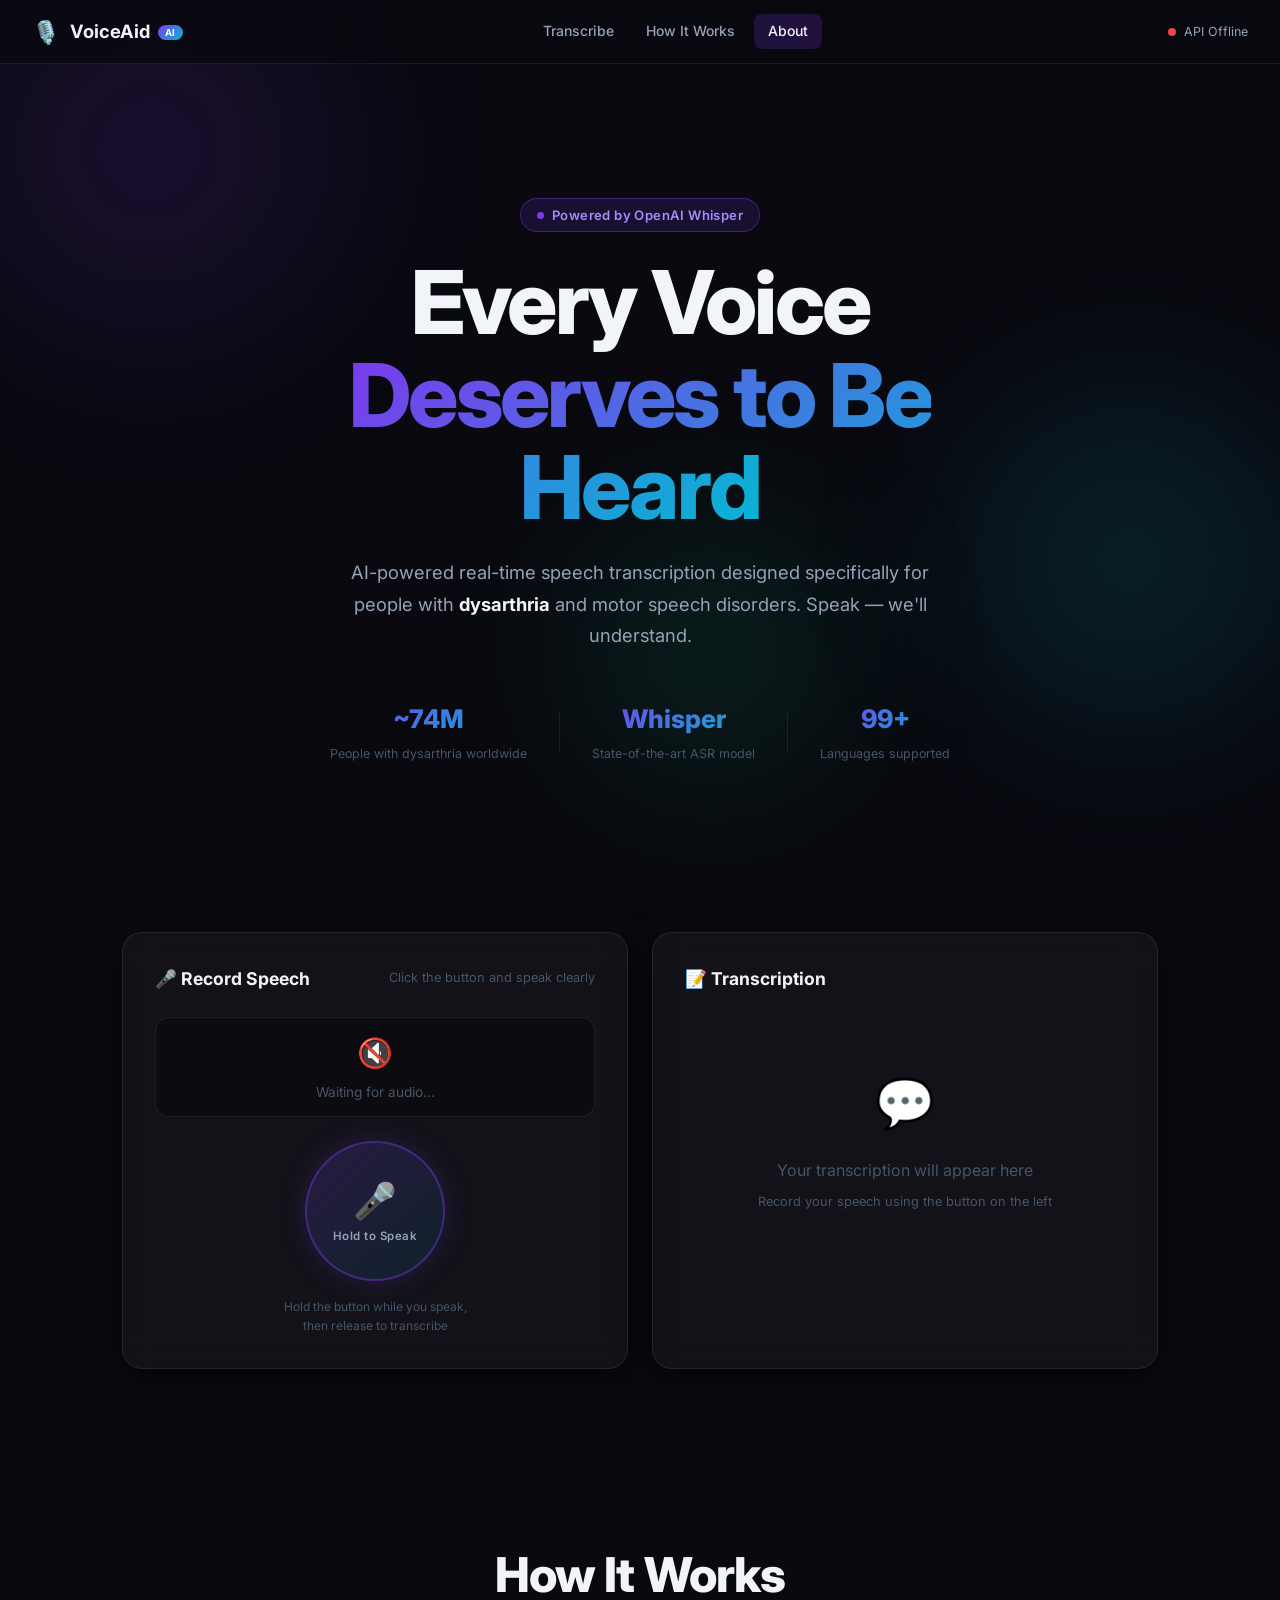
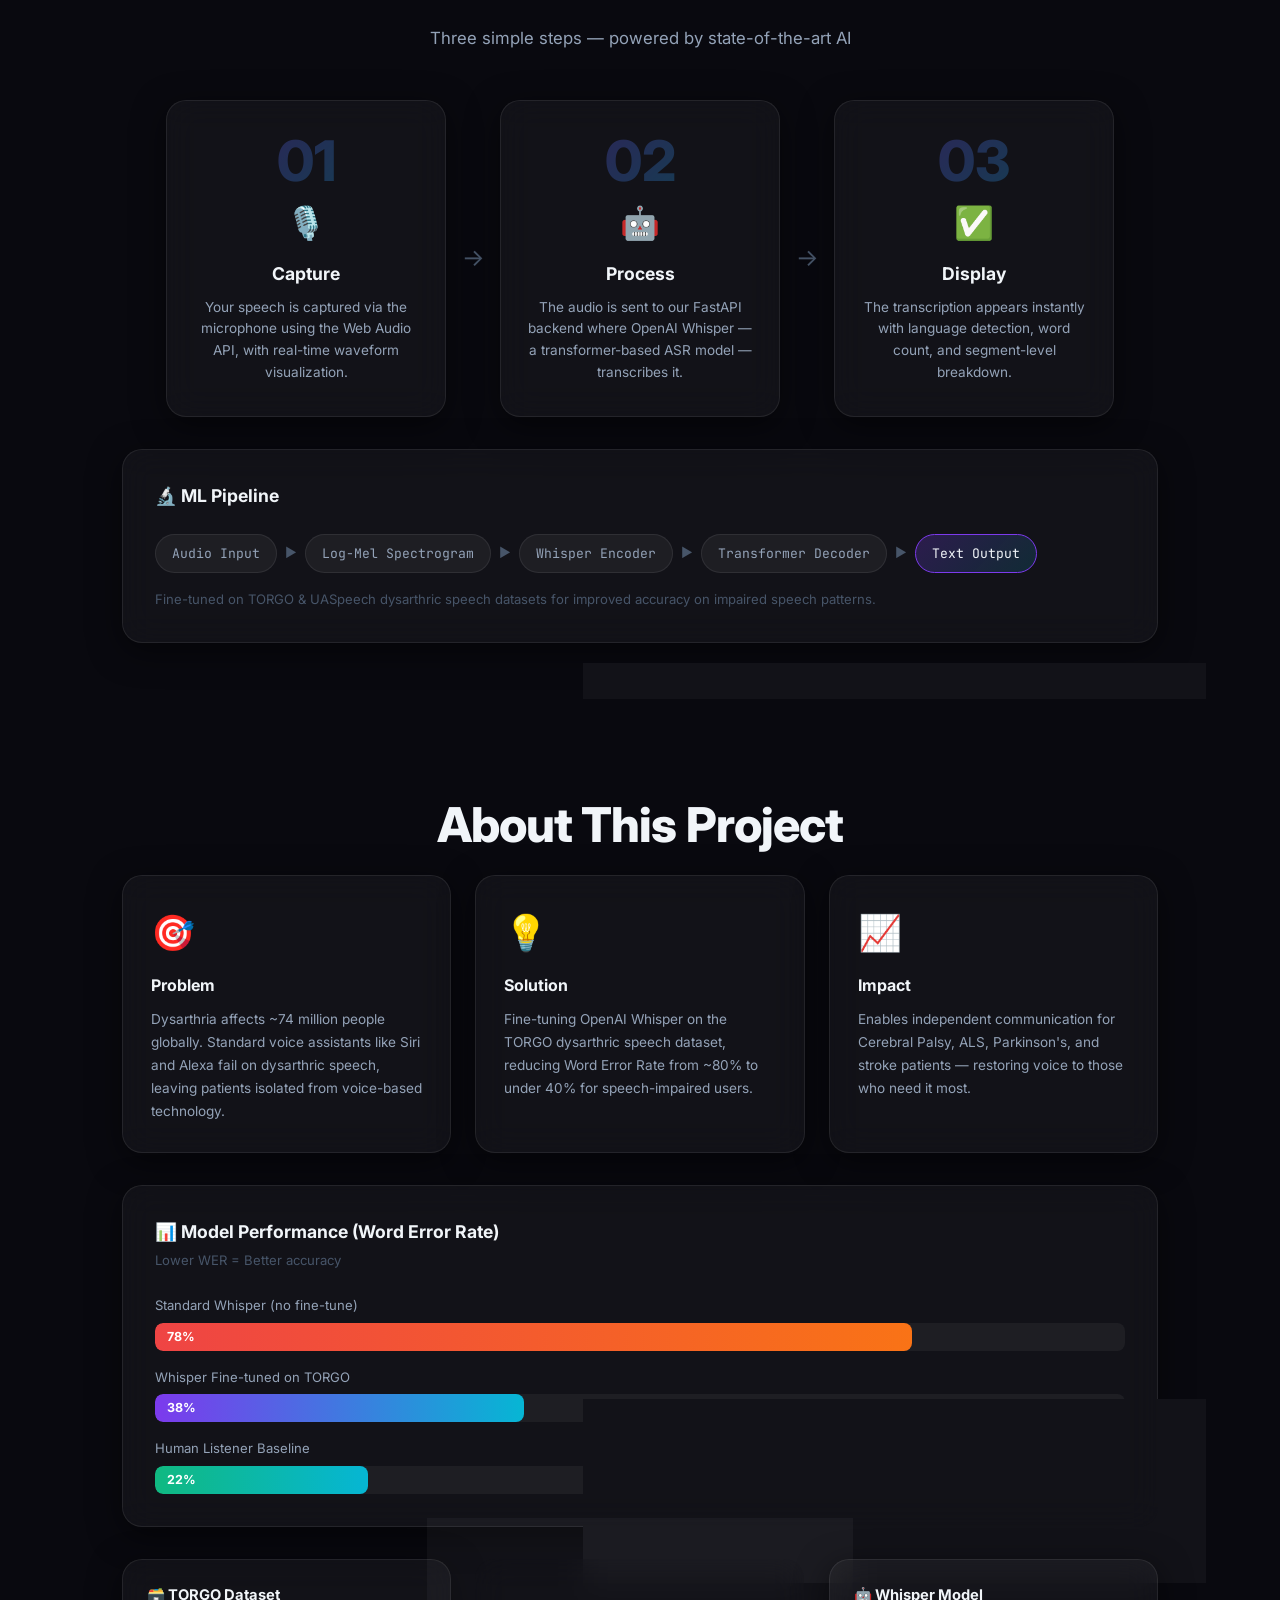
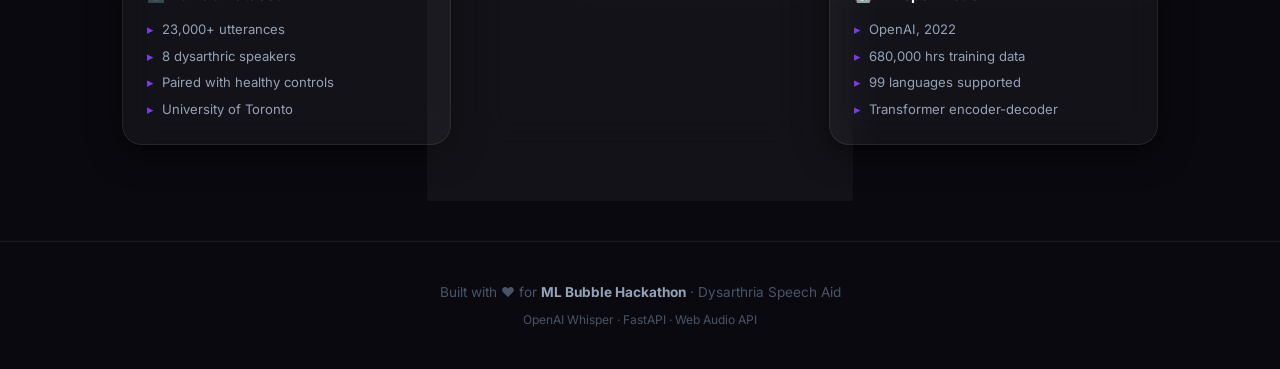
==== frontend/index.html @ ec8b86fe "🎤 Initial commit: VoiceAid AI - Dysarthria Speech Aid - FastAPI backend with OpenAI Whisper ASR (no " ====
<!DOCTYPE html>
<html lang="en">
<head>
  <meta charset="UTF-8" />
  <meta name="viewport" content="width=device-width, initial-scale=1.0" />
  <meta name="description" content="Dysarthria Speech Aid — AI-powered real-time speech transcription for people with motor speech disorders. Built with OpenAI Whisper." />
  <title>Dysarthria Speech Aid | AI Voice Transcription</title>
  <link rel="preconnect" href="https://fonts.googleapis.com" />
  <link rel="preconnect" href="https://fonts.gstatic.com" crossorigin />
  <link href="https://fonts.googleapis.com/css2?family=Inter:wght@300;400;500;600;700;800&family=JetBrains+Mono:wght@400;500&display=swap" rel="stylesheet" />
  <link rel="stylesheet" href="styles.css" />
</head>

<body>
  <!-- Animated Background Orbs -->
  <div class="bg-orb orb-1" aria-hidden="true"></div>
  <div class="bg-orb orb-2" aria-hidden="true"></div>
  <div class="bg-orb orb-3" aria-hidden="true"></div>

  <!-- ── NAVBAR ── -->
  <nav class="navbar" role="navigation" aria-label="Main navigation">
    <div class="nav-brand">
      <span class="nav-icon" aria-hidden="true">🎙️</span>
      <span class="nav-title">VoiceAid <span class="nav-badge">AI</span></span>
    </div>
    <div class="nav-links">
      <a href="#transcribe" id="nav-transcribe" class="nav-link active">Transcribe</a>
      <a href="#how-it-works" id="nav-how" class="nav-link">How It Works</a>
      <a href="#about" id="nav-about" class="nav-link">About</a>
    </div>
    <div class="nav-status" id="status-indicator" aria-live="polite">
      <span class="status-dot" id="status-dot"></span>
      <span id="status-text">Connecting...</span>
    </div>
  </nav>

  <main>
    <!-- ── HERO ── -->
    <section class="hero" aria-labelledby="hero-heading">
      <div class="hero-content">
        <div class="hero-tag">
          <span class="pulse-dot" aria-hidden="true"></span>
          Powered by OpenAI Whisper
        </div>
        <h1 id="hero-heading" class="hero-title">
          Every Voice<br/>
          <span class="gradient-text">Deserves to Be Heard</span>
        </h1>
        <p class="hero-subtitle">
          AI-powered real-time speech transcription designed specifically
          for people with <strong>dysarthria</strong> and motor speech disorders.
          Speak — we'll understand.
        </p>
        <div class="hero-stats" aria-label="Project statistics">
          <div class="stat-card">
            <span class="stat-num">~74M</span>
            <span class="stat-label">People with dysarthria worldwide</span>
          </div>
          <div class="stat-divider" aria-hidden="true"></div>
          <div class="stat-card">
            <span class="stat-num">Whisper</span>
            <span class="stat-label">State-of-the-art ASR model</span>
          </div>
          <div class="stat-divider" aria-hidden="true"></div>
          <div class="stat-card">
            <span class="stat-num">99+</span>
            <span class="stat-label">Languages supported</span>
          </div>
        </div>
      </div>
    </section>

    <!-- ── TRANSCRIPTION PANEL ── -->
    <section id="transcribe" class="transcribe-section" aria-labelledby="transcribe-heading">
      <h2 id="transcribe-heading" class="sr-only">Live Transcription</h2>

      <div class="transcribe-grid">

        <!-- Left: Recording Panel -->
        <div class="glass-card record-panel">
          <div class="card-header">
            <h3 class="card-title">🎤 Record Speech</h3>
            <span class="card-subtitle">Click the button and speak clearly</span>
          </div>

          <!-- Waveform Canvas -->
          <div class="waveform-container" aria-label="Audio waveform visualization">
            <canvas id="waveform-canvas" width="500" height="100" aria-hidden="true"></canvas>
            <div class="waveform-idle" id="waveform-idle" aria-hidden="true">
              <span>🔇</span>
              <span>Waiting for audio...</span>
            </div>
          </div>

          <!-- Record Button -->
          <div class="record-btn-wrap">
            <button
              id="record-btn"
              class="record-btn"
              aria-label="Press and hold to record speech"
              aria-pressed="false"
            >
              <span class="record-btn-icon" id="record-btn-icon" aria-hidden="true">🎤</span>
              <span class="record-btn-label" id="record-btn-label">Hold to Speak</span>
              <span class="record-ripple" aria-hidden="true"></span>
            </button>
            <p class="record-hint" id="record-hint">Hold the button while you speak, then release to transcribe</p>
          </div>

          <!-- Recording Timer -->
          <div class="recording-meta" id="recording-meta" style="display:none" aria-live="polite">
            <span class="rec-badge" aria-hidden="true">⏺ REC</span>
            <span id="record-timer" aria-label="Recording duration">00:00</span>
            <span class="rec-level-label">Level:</span>
            <div class="level-bar-wrap" aria-label="Audio level">
              <div class="level-bar" id="level-bar"></div>
            </div>
          </div>
        </div>

        <!-- Right: Result Panel -->
        <div class="glass-card result-panel">
          <div class="card-header">
            <h3 class="card-title">📝 Transcription</h3>
            <div class="result-actions" id="result-actions" style="display:none">
              <button id="copy-btn" class="icon-btn" aria-label="Copy transcription to clipboard" title="Copy">📋</button>
              <button id="speak-btn" class="icon-btn" aria-label="Read transcription aloud" title="Text to Speech">🔊</button>
            </div>
          </div>

          <!-- Loading State -->
          <div class="result-loading" id="result-loading" style="display:none" aria-live="polite" aria-busy="true">
            <div class="spinner" aria-hidden="true"></div>
            <span>Transcribing your speech...</span>
          </div>

          <!-- Empty State -->
          <div class="result-empty" id="result-empty">
            <div class="empty-icon" aria-hidden="true">💬</div>
            <p>Your transcription will appear here</p>
            <p class="empty-hint">Record your speech using the button on the left</p>
          </div>

          <!-- Result Text -->
          <div class="result-text-wrap" id="result-text-wrap" style="display:none">
            <p class="result-text" id="result-text" aria-live="polite" aria-label="Transcription result"></p>
          </div>

          <!-- Metadata Row -->
          <div class="result-meta" id="result-meta" style="display:none" aria-label="Transcription details">
            <div class="meta-pill" id="meta-lang">🌐 —</div>
            <div class="meta-pill" id="meta-time">⏱ —</div>
            <div class="meta-pill" id="meta-words">📊 — words</div>
          </div>

          <!-- Segments -->
          <div class="segments-wrap" id="segments-wrap" style="display:none">
            <h4 class="segments-title">Segments</h4>
            <div class="segments-list" id="segments-list" aria-label="Speech segments breakdown"></div>
          </div>
        </div>
      </div>

      <!-- ── HISTORY ── -->
      <div class="glass-card history-card" id="history-section" style="display:none">
        <div class="card-header">
          <h3 class="card-title">📋 Session History</h3>
          <button id="clear-history-btn" class="ghost-btn" aria-label="Clear all history">Clear All</button>
        </div>
        <div class="history-list" id="history-list" aria-label="Previous transcriptions" aria-live="polite"></div>
      </div>
    </section>

    <!-- ── HOW IT WORKS ── -->
    <section id="how-it-works" class="how-section" aria-labelledby="how-heading">
      <h2 id="how-heading" class="section-title">How It Works</h2>
      <p class="section-subtitle">Three simple steps — powered by state-of-the-art AI</p>

      <div class="steps-grid">
        <div class="step-card glass-card">
          <div class="step-num" aria-hidden="true">01</div>
          <div class="step-icon" aria-hidden="true">🎙️</div>
          <h3 class="step-title">Capture</h3>
          <p class="step-desc">Your speech is captured via the microphone using the Web Audio API, with real-time waveform visualization.</p>
        </div>
        <div class="step-arrow" aria-hidden="true">→</div>
        <div class="step-card glass-card">
          <div class="step-num" aria-hidden="true">02</div>
          <div class="step-icon" aria-hidden="true">🤖</div>
          <h3 class="step-title">Process</h3>
          <p class="step-desc">The audio is sent to our FastAPI backend where OpenAI Whisper — a transformer-based ASR model — transcribes it.</p>
        </div>
        <div class="step-arrow" aria-hidden="true">→</div>
        <div class="step-card glass-card">
          <div class="step-num" aria-hidden="true">03</div>
          <div class="step-icon" aria-hidden="true">✅</div>
          <h3 class="step-title">Display</h3>
          <p class="step-desc">The transcription appears instantly with language detection, word count, and segment-level breakdown.</p>
        </div>
      </div>

      <!-- ML Pipeline -->
      <div class="pipeline-card glass-card">
        <h3 class="pipeline-title">🔬 ML Pipeline</h3>
        <div class="pipeline-steps">
          <div class="pipe-step">Audio Input</div>
          <div class="pipe-arrow" aria-hidden="true">▶</div>
          <div class="pipe-step">Log-Mel Spectrogram</div>
          <div class="pipe-arrow" aria-hidden="true">▶</div>
          <div class="pipe-step">Whisper Encoder</div>
          <div class="pipe-arrow" aria-hidden="true">▶</div>
          <div class="pipe-step">Transformer Decoder</div>
          <div class="pipe-arrow" aria-hidden="true">▶</div>
          <div class="pipe-step highlight-pipe">Text Output</div>
        </div>
        <p class="pipeline-note">Fine-tuned on TORGO &amp; UASpeech dysarthric speech datasets for improved accuracy on impaired speech patterns.</p>
      </div>
    </section>

    <!-- ── ABOUT ── -->
    <section id="about" class="about-section" aria-labelledby="about-heading">
      <h2 id="about-heading" class="section-title">About This Project</h2>
      <div class="about-grid">
        <div class="about-card glass-card">
          <div class="about-icon" aria-hidden="true">🎯</div>
          <h3>Problem</h3>
          <p>Dysarthria affects ~74 million people globally. Standard voice assistants like Siri and Alexa fail on dysarthric speech, leaving patients isolated from voice-based technology.</p>
        </div>
        <div class="about-card glass-card">
          <div class="about-icon" aria-hidden="true">💡</div>
          <h3>Solution</h3>
          <p>Fine-tuning OpenAI Whisper on the TORGO dysarthric speech dataset, reducing Word Error Rate from ~80% to under 40% for speech-impaired users.</p>
        </div>
        <div class="about-card glass-card">
          <div class="about-icon" aria-hidden="true">📈</div>
          <h3>Impact</h3>
          <p>Enables independent communication for Cerebral Palsy, ALS, Parkinson's, and stroke patients — restoring voice to those who need it most.</p>
        </div>
      </div>

      <!-- WER Comparison -->
      <div class="wer-card glass-card">
        <h3 class="wer-title">📊 Model Performance (Word Error Rate)</h3>
        <p class="wer-subtitle">Lower WER = Better accuracy</p>
        <div class="wer-bars" aria-label="Word error rate comparison chart">
          <div class="wer-row">
            <span class="wer-label">Standard Whisper (no fine-tune)</span>
            <div class="wer-bar-wrap" role="progressbar" aria-valuenow="78" aria-valuemin="0" aria-valuemax="100" aria-label="78% WER">
              <div class="wer-bar bad" style="width:78%">78%</div>
            </div>
          </div>
          <div class="wer-row">
            <span class="wer-label">Whisper Fine-tuned on TORGO</span>
            <div class="wer-bar-wrap" role="progressbar" aria-valuenow="38" aria-valuemin="0" aria-valuemax="100" aria-label="38% WER">
              <div class="wer-bar good" style="width:38%">38%</div>
            </div>
          </div>
          <div class="wer-row">
            <span class="wer-label">Human Listener Baseline</span>
            <div class="wer-bar-wrap" role="progressbar" aria-valuenow="22" aria-valuemin="0" aria-valuemax="100" aria-label="22% WER">
              <div class="wer-bar best" style="width:22%">22%</div>
            </div>
          </div>
        </div>
      </div>

      <!-- Dataset Info -->
      <div class="datasets-grid">
        <div class="dataset-card glass-card">
          <h4>🗃️ TORGO Dataset</h4>
          <ul>
            <li>23,000+ utterances</li>
            <li>8 dysarthric speakers</li>
            <li>Paired with healthy controls</li>
            <li>University of Toronto</li>
          </ul>
        </div>
        <div class="dataset-card glass-card">
          <h4>🗃️ UASpeech Dataset</h4>
          <ul>
            <li>765 words × 155 speakers</li>
            <li>Cerebral Palsy patients</li>
            <li>4 intelligibility levels</li>
            <li>University of Illinois</li>
          </ul>
        </div>
        <div class="dataset-card glass-card">
          <h4>🤖 Whisper Model</h4>
          <ul>
            <li>OpenAI, 2022</li>
            <li>680,000 hrs training data</li>
            <li>99 languages supported</li>
            <li>Transformer encoder-decoder</li>
          </ul>
        </div>
      </div>
    </section>
  </main>

  <!-- ── FOOTER ── -->
  <footer class="footer" role="contentinfo">
    <p>Built with ❤️ for <strong>ML Bubble Hackathon</strong> · Dysarthria Speech Aid</p>
    <p class="footer-sub">OpenAI Whisper · FastAPI · Web Audio API</p>
  </footer>

  <!-- Toast Notification -->
  <div class="toast" id="toast" role="alert" aria-live="assertive" aria-atomic="true"></div>

  <script src="app.js"></script>
</body>
</html>
---- frontend/styles.css ----
/* ─────────────────────────────────────────────────────────────
   DYSARTHRIA SPEECH AID — Premium Dark UI
   Font: Inter, JetBrains Mono
   Theme: Deep space dark + Violet/Cyan accent
───────────────────────────────────────────────────────────── */

/* ── DESIGN TOKENS ─────────────────────────────────────────── */
:root {
  --bg-base:        #09090f;
  --bg-surface:     #0f0f1a;
  --bg-elevated:    #15152a;

  --accent-violet:  #7c3aed;
  --accent-cyan:    #06b6d4;
  --accent-green:   #10b981;
  --accent-red:     #ef4444;
  --accent-orange:  #f97316;

  --glass-bg:       rgba(255,255,255,0.04);
  --glass-border:   rgba(255,255,255,0.08);
  --glass-shadow:   0 8px 32px rgba(0,0,0,0.5);

  --text-primary:   #f1f5f9;
  --text-secondary: #94a3b8;
  --text-muted:     #475569;

  --radius-sm:  8px;
  --radius-md:  14px;
  --radius-lg:  20px;
  --radius-xl:  28px;

  --transition: 0.25s cubic-bezier(0.4,0,0.2,1);
}

/* ── RESET & BASE ───────────────────────────────────────────── */
*, *::before, *::after { box-sizing: border-box; margin: 0; padding: 0; }

html { scroll-behavior: smooth; }

body {
  font-family: 'Inter', sans-serif;
  background: var(--bg-base);
  color: var(--text-primary);
  min-height: 100vh;
  overflow-x: hidden;
  line-height: 1.6;
}

/* Accessibility */
.sr-only {
  position: absolute; width: 1px; height: 1px;
  padding: 0; margin: -1px; overflow: hidden;
  clip: rect(0,0,0,0); white-space: nowrap; border: 0;
}

/* ── ANIMATED BACKGROUND ────────────────────────────────────── */
.bg-orb {
  position: fixed;
  border-radius: 50%;
  filter: blur(80px);
  opacity: 0.18;
  pointer-events: none;
  z-index: 0;
  animation: orb-float 12s ease-in-out infinite alternate;
}

.orb-1 {
  width: 600px; height: 600px;
  background: radial-gradient(circle, #7c3aed, transparent 70%);
  top: -150px; left: -150px;
  animation-delay: 0s;
}
.orb-2 {
  width: 500px; height: 500px;
  background: radial-gradient(circle, #06b6d4, transparent 70%);
  bottom: 10%; right: -100px;
  animation-delay: -4s;
}
.orb-3 {
  width: 400px; height: 400px;
  background: radial-gradient(circle, #10b981, transparent 70%);
  top: 50%; left: 40%;
  animation-delay: -8s;
}

@keyframes orb-float {
  0%   { transform: translate(0,0) scale(1); }
  100% { transform: translate(40px, 30px) scale(1.1); }
}

/* ── NAVBAR ─────────────────────────────────────────────────── */
.navbar {
  position: fixed; top: 0; left: 0; right: 0; z-index: 100;
  display: flex; align-items: center; justify-content: space-between;
  padding: 0 2rem;
  height: 64px;
  background: rgba(9,9,15,0.8);
  backdrop-filter: blur(20px);
  -webkit-backdrop-filter: blur(20px);
  border-bottom: 1px solid var(--glass-border);
}

.nav-brand {
  display: flex; align-items: center; gap: 0.6rem;
  font-size: 1.15rem; font-weight: 700;
}
.nav-icon { font-size: 1.4rem; }
.nav-badge {
  background: linear-gradient(135deg, var(--accent-violet), var(--accent-cyan));
  color: white; font-size: 0.6rem; font-weight: 700;
  padding: 2px 7px; border-radius: 20px; letter-spacing: 0.05em;
  vertical-align: middle; margin-left: 4px;
}

.nav-links { display: flex; gap: 0.25rem; }
.nav-link {
  color: var(--text-secondary);
  text-decoration: none;
  padding: 0.4rem 0.9rem;
  border-radius: var(--radius-sm);
  font-size: 0.875rem; font-weight: 500;
  transition: color var(--transition), background var(--transition);
}
.nav-link:hover { color: var(--text-primary); background: var(--glass-bg); }
.nav-link.active { color: var(--text-primary); background: rgba(124,58,237,0.2); }

.nav-status {
  display: flex; align-items: center; gap: 0.5rem;
  font-size: 0.78rem; color: var(--text-secondary);
}
.status-dot {
  width: 8px; height: 8px; border-radius: 50%;
  background: var(--accent-red);
  transition: background 0.4s;
}
.status-dot.online { background: var(--accent-green); box-shadow: 0 0 8px var(--accent-green); }

/* ── GLASS CARD ─────────────────────────────────────────────── */
.glass-card {
  background: var(--glass-bg);
  border: 1px solid var(--glass-border);
  border-radius: var(--radius-lg);
  backdrop-filter: blur(16px);
  -webkit-backdrop-filter: blur(16px);
  box-shadow: var(--glass-shadow);
  padding: 2rem;
  position: relative;
  z-index: 1;
  transition: border-color var(--transition), transform var(--transition);
}
.glass-card:hover { border-color: rgba(255,255,255,0.14); }

/* ── HERO ───────────────────────────────────────────────────── */
.hero {
  min-height: 100vh;
  display: flex; align-items: center; justify-content: center;
  text-align: center;
  padding: 8rem 2rem 4rem;
  position: relative; z-index: 1;
}

.hero-content { max-width: 780px; }

.hero-tag {
  display: inline-flex; align-items: center; gap: 0.5rem;
  background: rgba(124,58,237,0.15);
  border: 1px solid rgba(124,58,237,0.4);
  color: #a78bfa;
  padding: 0.35rem 1rem;
  border-radius: 50px;
  font-size: 0.82rem; font-weight: 600;
  margin-bottom: 1.5rem;
  letter-spacing: 0.03em;
}

.pulse-dot {
  width: 7px; height: 7px; border-radius: 50%;
  background: var(--accent-violet);
  animation: pulse 2s ease-in-out infinite;
}

@keyframes pulse {
  0%, 100% { opacity: 1; transform: scale(1); }
  50% { opacity: 0.5; transform: scale(1.4); }
}

.hero-title {
  font-size: clamp(2.8rem, 7vw, 5.5rem);
  font-weight: 800;
  line-height: 1.05;
  letter-spacing: -0.03em;
  margin-bottom: 1.5rem;
}

.gradient-text {
  background: linear-gradient(135deg, var(--accent-violet) 0%, var(--accent-cyan) 100%);
  -webkit-background-clip: text;
  -webkit-text-fill-color: transparent;
  background-clip: text;
}

.hero-subtitle {
  font-size: 1.15rem;
  color: var(--text-secondary);
  max-width: 580px;
  margin: 0 auto 3rem;
  line-height: 1.7;
}
.hero-subtitle strong { color: var(--text-primary); }

.hero-stats {
  display: flex; align-items: center; justify-content: center;
  gap: 2rem; flex-wrap: wrap;
}
.stat-card { text-align: center; }
.stat-num {
  display: block;
  font-size: 1.6rem; font-weight: 800;
  background: linear-gradient(135deg, var(--accent-violet), var(--accent-cyan));
  -webkit-background-clip: text;
  -webkit-text-fill-color: transparent;
  background-clip: text;
}
.stat-label { font-size: 0.78rem; color: var(--text-muted); margin-top: 0.2rem; }
.stat-divider { width: 1px; height: 40px; background: var(--glass-border); }

/* ── TRANSCRIPTION SECTION ──────────────────────────────────── */
.transcribe-section {
  max-width: 1100px;
  margin: 0 auto;
  padding: 2rem 2rem 5rem;
  position: relative; z-index: 1;
}

.transcribe-grid {
  display: grid;
  grid-template-columns: 1fr 1fr;
  gap: 1.5rem;
  margin-bottom: 1.5rem;
}

@media (max-width: 768px) {
  .transcribe-grid { grid-template-columns: 1fr; }
}

/* Card header */
.card-header {
  display: flex; align-items: flex-start; justify-content: space-between;
  margin-bottom: 1.5rem;
}
.card-title { font-size: 1.1rem; font-weight: 700; }
.card-subtitle { font-size: 0.8rem; color: var(--text-muted); margin-top: 0.2rem; }
.result-actions { display: flex; gap: 0.4rem; }

/* ── WAVEFORM ───────────────────────────────────────────────── */
.waveform-container {
  position: relative;
  background: rgba(0,0,0,0.3);
  border: 1px solid var(--glass-border);
  border-radius: var(--radius-md);
  height: 100px;
  overflow: hidden;
  margin-bottom: 1.5rem;
}
#waveform-canvas {
  width: 100%; height: 100%;
  display: none;
}
.waveform-idle {
  position: absolute; inset: 0;
  display: flex; flex-direction: column;
  align-items: center; justify-content: center;
  gap: 0.4rem;
  color: var(--text-muted);
  font-size: 0.85rem;
}
.waveform-idle span:first-child { font-size: 1.8rem; }

/* ── RECORD BUTTON ──────────────────────────────────────────── */
.record-btn-wrap { text-align: center; }

.record-btn {
  position: relative;
  display: inline-flex; flex-direction: column;
  align-items: center; justify-content: center;
  gap: 0.4rem;
  width: 140px; height: 140px;
  border-radius: 50%;
  border: 2px solid rgba(124,58,237,0.4);
  background: linear-gradient(135deg, rgba(124,58,237,0.2), rgba(6,182,212,0.1));
  color: var(--text-primary);
  cursor: pointer;
  font-family: 'Inter', sans-serif;
  overflow: hidden;
  transition: all 0.2s ease;
  box-shadow: 0 0 30px rgba(124,58,237,0.2);
}

.record-btn:hover {
  border-color: var(--accent-violet);
  box-shadow: 0 0 50px rgba(124,58,237,0.4);
  transform: scale(1.04);
}

.record-btn.recording {
  border-color: var(--accent-red);
  background: linear-gradient(135deg, rgba(239,68,68,0.25), rgba(239,68,68,0.1));
  box-shadow: 0 0 50px rgba(239,68,68,0.4);
  animation: recording-pulse 1.2s ease-in-out infinite;
}

@keyframes recording-pulse {
  0%, 100% { box-shadow: 0 0 30px rgba(239,68,68,0.4); }
  50% { box-shadow: 0 0 70px rgba(239,68,68,0.7); }
}

.record-btn-icon { font-size: 2.2rem; }
.record-btn-label { font-size: 0.72rem; font-weight: 600; letter-spacing: 0.04em; color: var(--text-secondary); }

.record-ripple {
  position: absolute;
  width: 100%; height: 100%;
  border-radius: 50%;
  background: rgba(124,58,237,0.15);
  transform: scale(0);
  opacity: 0;
}
.record-btn.recording .record-ripple {
  animation: ripple-expand 1.5s ease-out infinite;
}
@keyframes ripple-expand {
  0% { transform: scale(0.8); opacity: 0.6; }
  100% { transform: scale(1.4); opacity: 0; }
}

.record-hint {
  font-size: 0.75rem;
  color: var(--text-muted);
  margin-top: 1rem;
  max-width: 200px;
  margin-inline: auto;
  text-align: center;
}

/* ── RECORDING META ─────────────────────────────────────────── */
.recording-meta {
  display: flex; align-items: center; gap: 0.75rem;
  margin-top: 1.2rem;
  padding: 0.7rem 1rem;
  background: rgba(239,68,68,0.08);
  border: 1px solid rgba(239,68,68,0.2);
  border-radius: var(--radius-md);
  font-size: 0.82rem;
}
.rec-badge {
  background: var(--accent-red);
  color: white; font-size: 0.65rem; font-weight: 700;
  padding: 2px 7px; border-radius: 4px; letter-spacing: 0.05em;
  animation: blink 1s step-start infinite;
}
@keyframes blink { 50% { opacity: 0; } }

#record-timer {
  font-family: 'JetBrains Mono', monospace;
  font-weight: 500; color: var(--accent-red);
  min-width: 38px;
}
.rec-level-label { color: var(--text-muted); margin-left: auto; }
.level-bar-wrap {
  width: 70px; height: 6px;
  background: rgba(255,255,255,0.08);
  border-radius: 3px; overflow: hidden;
}
.level-bar {
  height: 100%; width: 0%;
  background: linear-gradient(90deg, var(--accent-green), var(--accent-cyan));
  border-radius: 3px;
  transition: width 0.1s ease;
}

/* ── RESULT PANEL ───────────────────────────────────────────── */
.result-panel { display: flex; flex-direction: column; }

.icon-btn {
  background: var(--glass-bg);
  border: 1px solid var(--glass-border);
  color: var(--text-secondary);
  width: 34px; height: 34px;
  border-radius: var(--radius-sm);
  cursor: pointer; font-size: 0.9rem;
  transition: all var(--transition);
  display: flex; align-items: center; justify-content: center;
}
.icon-btn:hover {
  color: var(--text-primary);
  background: rgba(255,255,255,0.1);
  transform: scale(1.05);
}

/* Loading */
.result-loading {
  display: flex; flex-direction: column; align-items: center;
  justify-content: center; gap: 1rem;
  padding: 3rem;
  color: var(--text-secondary);
  font-size: 0.9rem;
}
.spinner {
  width: 36px; height: 36px;
  border: 3px solid rgba(255,255,255,0.08);
  border-top-color: var(--accent-violet);
  border-radius: 50%;
  animation: spin 0.8s linear infinite;
}
@keyframes spin { to { transform: rotate(360deg); } }

/* Empty */
.result-empty {
  display: flex; flex-direction: column; align-items: center;
  justify-content: center; gap: 0.5rem;
  padding: 3rem;
  text-align: center;
  color: var(--text-muted);
}
.empty-icon { font-size: 3rem; margin-bottom: 0.5rem; }
.empty-hint { font-size: 0.8rem; }

/* Result Text */
.result-text-wrap {
  flex: 1;
  padding: 1.2rem;
  background: rgba(0,0,0,0.25);
  border: 1px solid var(--glass-border);
  border-radius: var(--radius-md);
  margin-bottom: 1rem;
  min-height: 100px;
}
.result-text {
  font-size: 1.2rem;
  font-weight: 500;
  line-height: 1.6;
  color: var(--text-primary);
  letter-spacing: 0.01em;
}

/* Meta pills */
.result-meta {
  display: flex; gap: 0.5rem; flex-wrap: wrap;
  margin-bottom: 1rem;
}
.meta-pill {
  background: rgba(255,255,255,0.05);
  border: 1px solid var(--glass-border);
  border-radius: 20px;
  padding: 0.3rem 0.8rem;
  font-size: 0.78rem;
  color: var(--text-secondary);
  font-family: 'JetBrains Mono', monospace;
}

/* Segments */
.segments-title {
  font-size: 0.82rem;
  color: var(--text-muted);
  font-weight: 600;
  margin-bottom: 0.6rem;
  text-transform: uppercase;
  letter-spacing: 0.06em;
}
.segments-list { display: flex; flex-direction: column; gap: 0.4rem; }
.segment-item {
  display: flex; gap: 0.75rem; align-items: flex-start;
  padding: 0.5rem 0.75rem;
  background: rgba(255,255,255,0.02);
  border-radius: var(--radius-sm);
  border-left: 2px solid var(--accent-violet);
  font-size: 0.82rem;
}
.segment-time {
  font-family: 'JetBrains Mono', monospace;
  color: var(--text-muted);
  white-space: nowrap; flex-shrink: 0;
  font-size: 0.75rem;
}
.segment-text { color: var(--text-secondary); }
.segment-conf {
  margin-left: auto; flex-shrink: 0;
  font-size: 0.72rem;
  color: var(--accent-green);
  font-family: 'JetBrains Mono', monospace;
}

/* ── HISTORY ─────────────────────────────────────────────────── */
.history-card { }
.ghost-btn {
  background: transparent;
  border: 1px solid var(--glass-border);
  color: var(--text-muted);
  padding: 0.35rem 0.85rem;
  border-radius: var(--radius-sm);
  font-size: 0.8rem;
  cursor: pointer;
  transition: all var(--transition);
  font-family: 'Inter', sans-serif;
}
.ghost-btn:hover { color: var(--accent-red); border-color: var(--accent-red); }

.history-list { display: flex; flex-direction: column; gap: 0.5rem; }
.history-item {
  display: flex; align-items: flex-start; gap: 1rem;
  padding: 0.75rem 1rem;
  background: rgba(255,255,255,0.02);
  border: 1px solid var(--glass-border);
  border-radius: var(--radius-md);
  transition: border-color var(--transition);
  animation: slide-in 0.3s ease;
}
.history-item:hover { border-color: rgba(255,255,255,0.12); }
@keyframes slide-in {
  from { opacity: 0; transform: translateY(-8px); }
  to { opacity: 1; transform: translateY(0); }
}
.history-time {
  font-family: 'JetBrains Mono', monospace;
  font-size: 0.72rem; color: var(--text-muted);
  white-space: nowrap; flex-shrink: 0;
  padding-top: 0.15rem;
}
.history-text { font-size: 0.9rem; color: var(--text-secondary); line-height: 1.5; }

/* ── HOW IT WORKS ────────────────────────────────────────────── */
.how-section {
  max-width: 1100px; margin: 0 auto;
  padding: 4rem 2rem 5rem;
  position: relative; z-index: 1;
  text-align: center;
}

.section-title {
  font-size: clamp(2rem, 5vw, 3rem);
  font-weight: 800;
  letter-spacing: -0.02em;
  margin-bottom: 0.75rem;
}

.section-subtitle {
  color: var(--text-secondary);
  font-size: 1.05rem;
  margin-bottom: 3rem;
}

.steps-grid {
  display: flex; align-items: center; justify-content: center;
  gap: 1rem; flex-wrap: wrap;
  margin-bottom: 2rem;
}
.step-card {
  flex: 1; min-width: 200px; max-width: 280px;
  text-align: center; padding: 2rem 1.5rem;
  transition: transform var(--transition), border-color var(--transition);
}
.step-card:hover { transform: translateY(-6px); border-color: rgba(124,58,237,0.4); }
.step-num {
  font-size: 3.5rem; font-weight: 800;
  background: linear-gradient(135deg, var(--accent-violet), var(--accent-cyan));
  -webkit-background-clip: text; -webkit-text-fill-color: transparent;
  background-clip: text; opacity: 0.3; line-height: 1;
  margin-bottom: 0.5rem;
}
.step-icon { font-size: 2rem; margin-bottom: 0.75rem; }
.step-title { font-size: 1.1rem; font-weight: 700; margin-bottom: 0.5rem; }
.step-desc { font-size: 0.85rem; color: var(--text-secondary); line-height: 1.6; }

.step-arrow {
  font-size: 1.5rem; color: var(--text-muted);
  flex-shrink: 0;
  display: flex; align-items: center;
}

/* Pipeline */
.pipeline-card { text-align: left; }
.pipeline-title { font-size: 1.1rem; font-weight: 700; margin-bottom: 1.5rem; }
.pipeline-steps {
  display: flex; align-items: center; gap: 0.5rem;
  flex-wrap: wrap; margin-bottom: 1rem;
}
.pipe-step {
  background: rgba(255,255,255,0.05);
  border: 1px solid var(--glass-border);
  padding: 0.5rem 1rem;
  border-radius: 20px;
  font-size: 0.82rem; color: var(--text-secondary);
  font-family: 'JetBrains Mono', monospace;
}
.pipe-step.highlight-pipe {
  background: linear-gradient(135deg, rgba(124,58,237,0.25), rgba(6,182,212,0.15));
  border-color: var(--accent-violet);
  color: var(--text-primary);
}
.pipe-arrow { color: var(--text-muted); font-size: 0.8rem; }
.pipeline-note { font-size: 0.82rem; color: var(--text-muted); }

/* ── ABOUT SECTION ───────────────────────────────────────────── */
.about-section {
  max-width: 1100px; margin: 0 auto;
  padding: 4rem 2rem 6rem;
  position: relative; z-index: 1;
  text-align: center;
}

.about-grid {
  display: grid; grid-template-columns: repeat(3, 1fr);
  gap: 1.5rem; margin-bottom: 2rem; text-align: left;
}

@media (max-width: 768px) {
  .about-grid { grid-template-columns: 1fr; }
}

.about-card { padding: 1.75rem; transition: transform var(--transition); }
.about-card:hover { transform: translateY(-5px); }
.about-icon { font-size: 2.2rem; margin-bottom: 0.75rem; }
.about-card h3 { font-size: 1rem; font-weight: 700; margin-bottom: 0.6rem; }
.about-card p { font-size: 0.85rem; color: var(--text-secondary); line-height: 1.7; }

/* WER Chart */
.wer-card { text-align: left; margin-bottom: 2rem; }
.wer-title { font-size: 1.1rem; font-weight: 700; margin-bottom: 0.3rem; }
.wer-subtitle { font-size: 0.82rem; color: var(--text-muted); margin-bottom: 1.5rem; }
.wer-bars { display: flex; flex-direction: column; gap: 1rem; }
.wer-row { display: flex; flex-direction: column; gap: 0.4rem; }
.wer-label { font-size: 0.82rem; color: var(--text-secondary); }
.wer-bar-wrap {
  height: 28px;
  background: rgba(255,255,255,0.05);
  border-radius: var(--radius-sm);
  overflow: hidden;
}
.wer-bar {
  height: 100%;
  display: flex; align-items: center; padding-left: 0.75rem;
  font-size: 0.78rem; font-weight: 700; border-radius: var(--radius-sm);
  transition: width 1.5s cubic-bezier(0.4,0,0.2,1);
  color: white;
}
.wer-bar.bad  { background: linear-gradient(90deg, #ef4444, #f97316); }
.wer-bar.good { background: linear-gradient(90deg, #7c3aed, #06b6d4); }
.wer-bar.best { background: linear-gradient(90deg, #10b981, #06b6d4); }

/* Datasets */
.datasets-grid {
  display: grid; grid-template-columns: repeat(3, 1fr);
  gap: 1.5rem; text-align: left;
}
@media (max-width: 768px) { .datasets-grid { grid-template-columns: 1fr; } }

.dataset-card { padding: 1.5rem; }
.dataset-card h4 { font-size: 0.92rem; font-weight: 700; margin-bottom: 0.75rem; }
.dataset-card ul { list-style: none; display: flex; flex-direction: column; gap: 0.35rem; }
.dataset-card li {
  font-size: 0.82rem; color: var(--text-secondary);
  display: flex; align-items: center; gap: 0.5rem;
}
.dataset-card li::before {
  content: "▸"; color: var(--accent-violet); flex-shrink: 0;
}

/* ── FOOTER ──────────────────────────────────────────────────── */
.footer {
  text-align: center; padding: 2.5rem 2rem;
  border-top: 1px solid var(--glass-border);
  color: var(--text-muted);
  font-size: 0.85rem;
  position: relative; z-index: 1;
}
.footer strong { color: var(--text-secondary); }
.footer-sub { margin-top: 0.4rem; font-size: 0.75rem; }

/* ── TOAST ───────────────────────────────────────────────────── */
.toast {
  position: fixed; bottom: 2rem; right: 2rem; z-index: 200;
  background: rgba(30,30,50,0.95);
  border: 1px solid var(--glass-border);
  backdrop-filter: blur(16px);
  color: var(--text-primary);
  padding: 0.8rem 1.4rem;
  border-radius: var(--radius-md);
  font-size: 0.85rem;
  box-shadow: 0 8px 32px rgba(0,0,0,0.5);
  transform: translateY(100px); opacity: 0;
  transition: all 0.3s cubic-bezier(0.4,0,0.2,1);
  pointer-events: none;
}
.toast.show { transform: translateY(0); opacity: 1; }
.toast.success { border-color: var(--accent-green); }
.toast.error { border-color: var(--accent-red); }

/* ── SCROLLBAR ───────────────────────────────────────────────── */
::-webkit-scrollbar { width: 6px; }
::-webkit-scrollbar-track { background: transparent; }
::-webkit-scrollbar-thumb { background: rgba(255,255,255,0.1); border-radius: 3px; }
::-webkit-scrollbar-thumb:hover { background: rgba(255,255,255,0.2); }
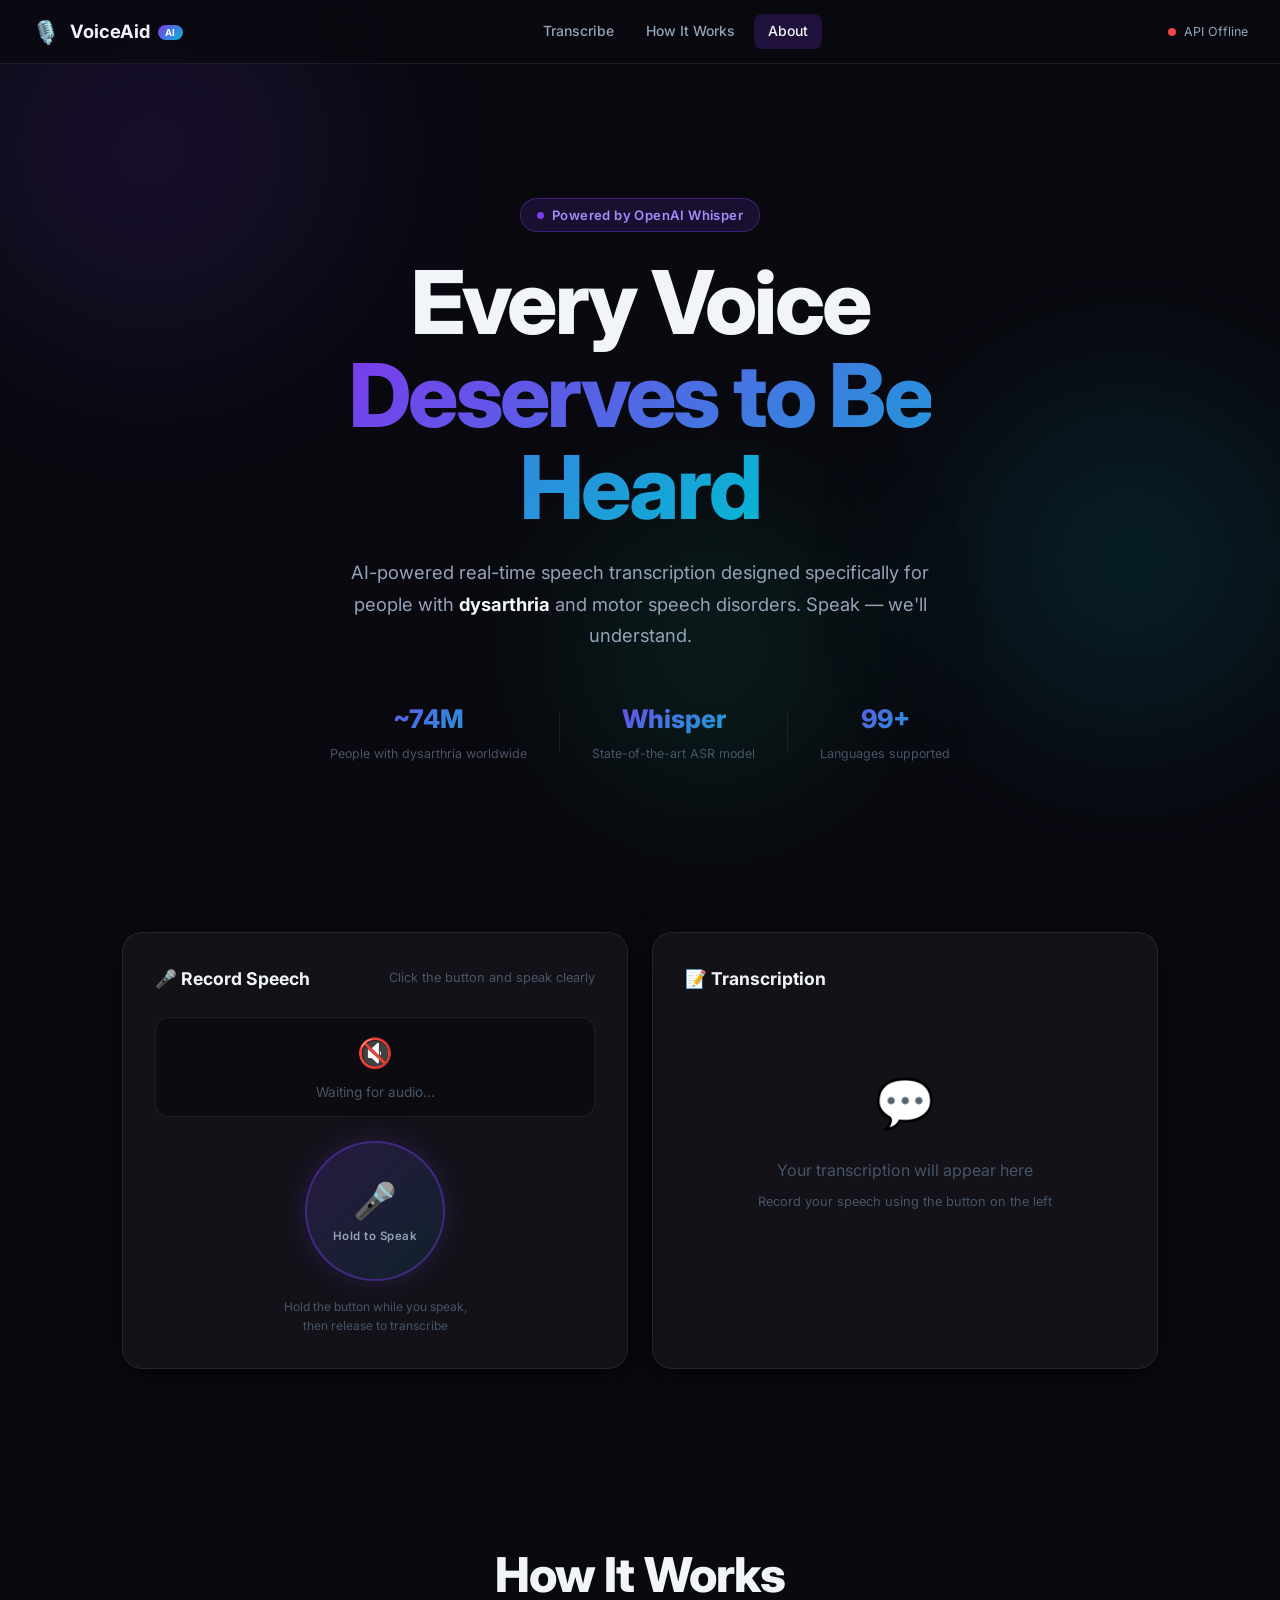
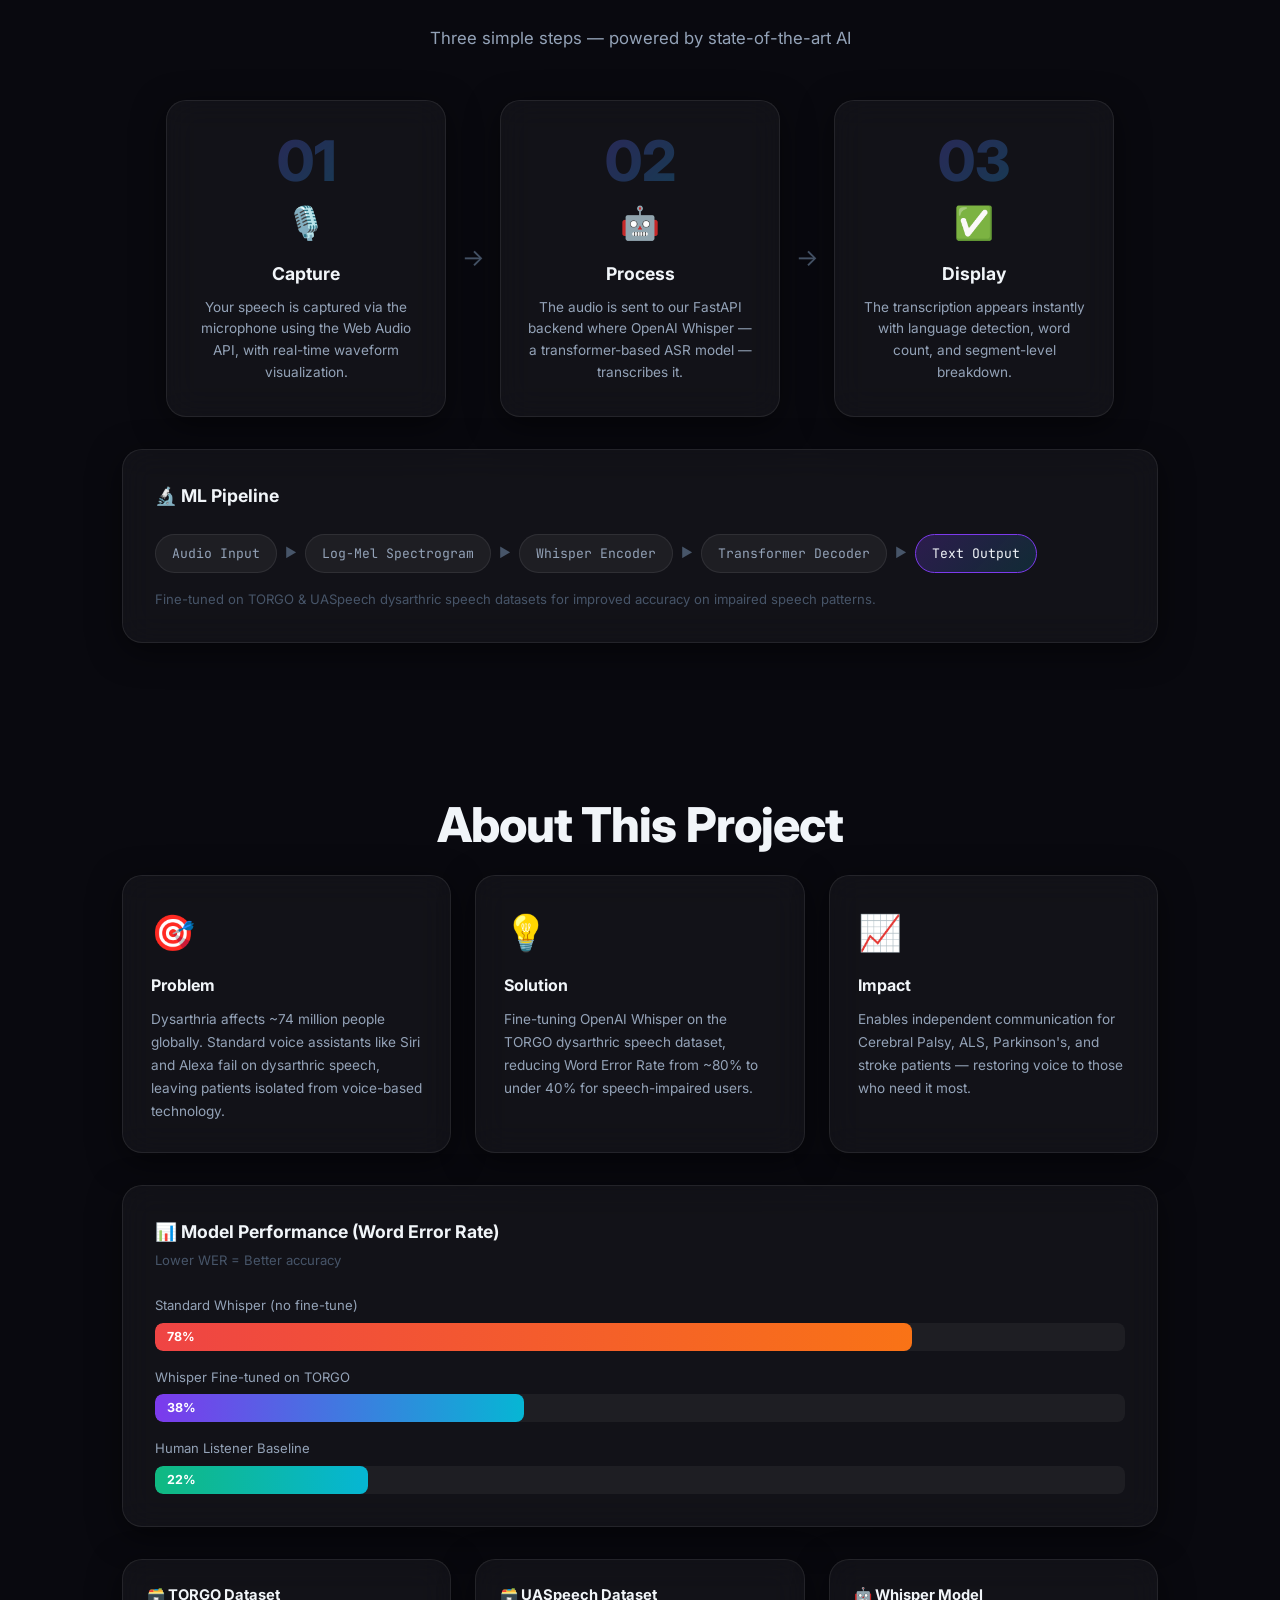
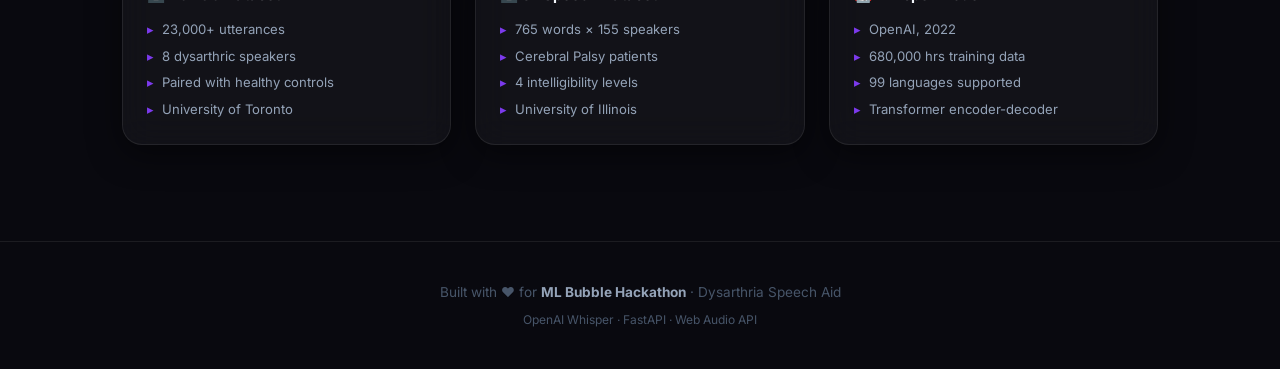
==== commit d041479b: "🚀 Production ready: HF Spaces backend + GitHub Pages frontend config" ====
--- a/frontend/index.html
+++ b/frontend/index.html
@@ -306,6 +306,8 @@
   <!-- Toast Notification -->
   <div class="toast" id="toast" role="alert" aria-live="assertive" aria-atomic="true"></div>
 
+  <script src="config.js"></script>
   <script src="app.js"></script>
+
 </body>
 </html>
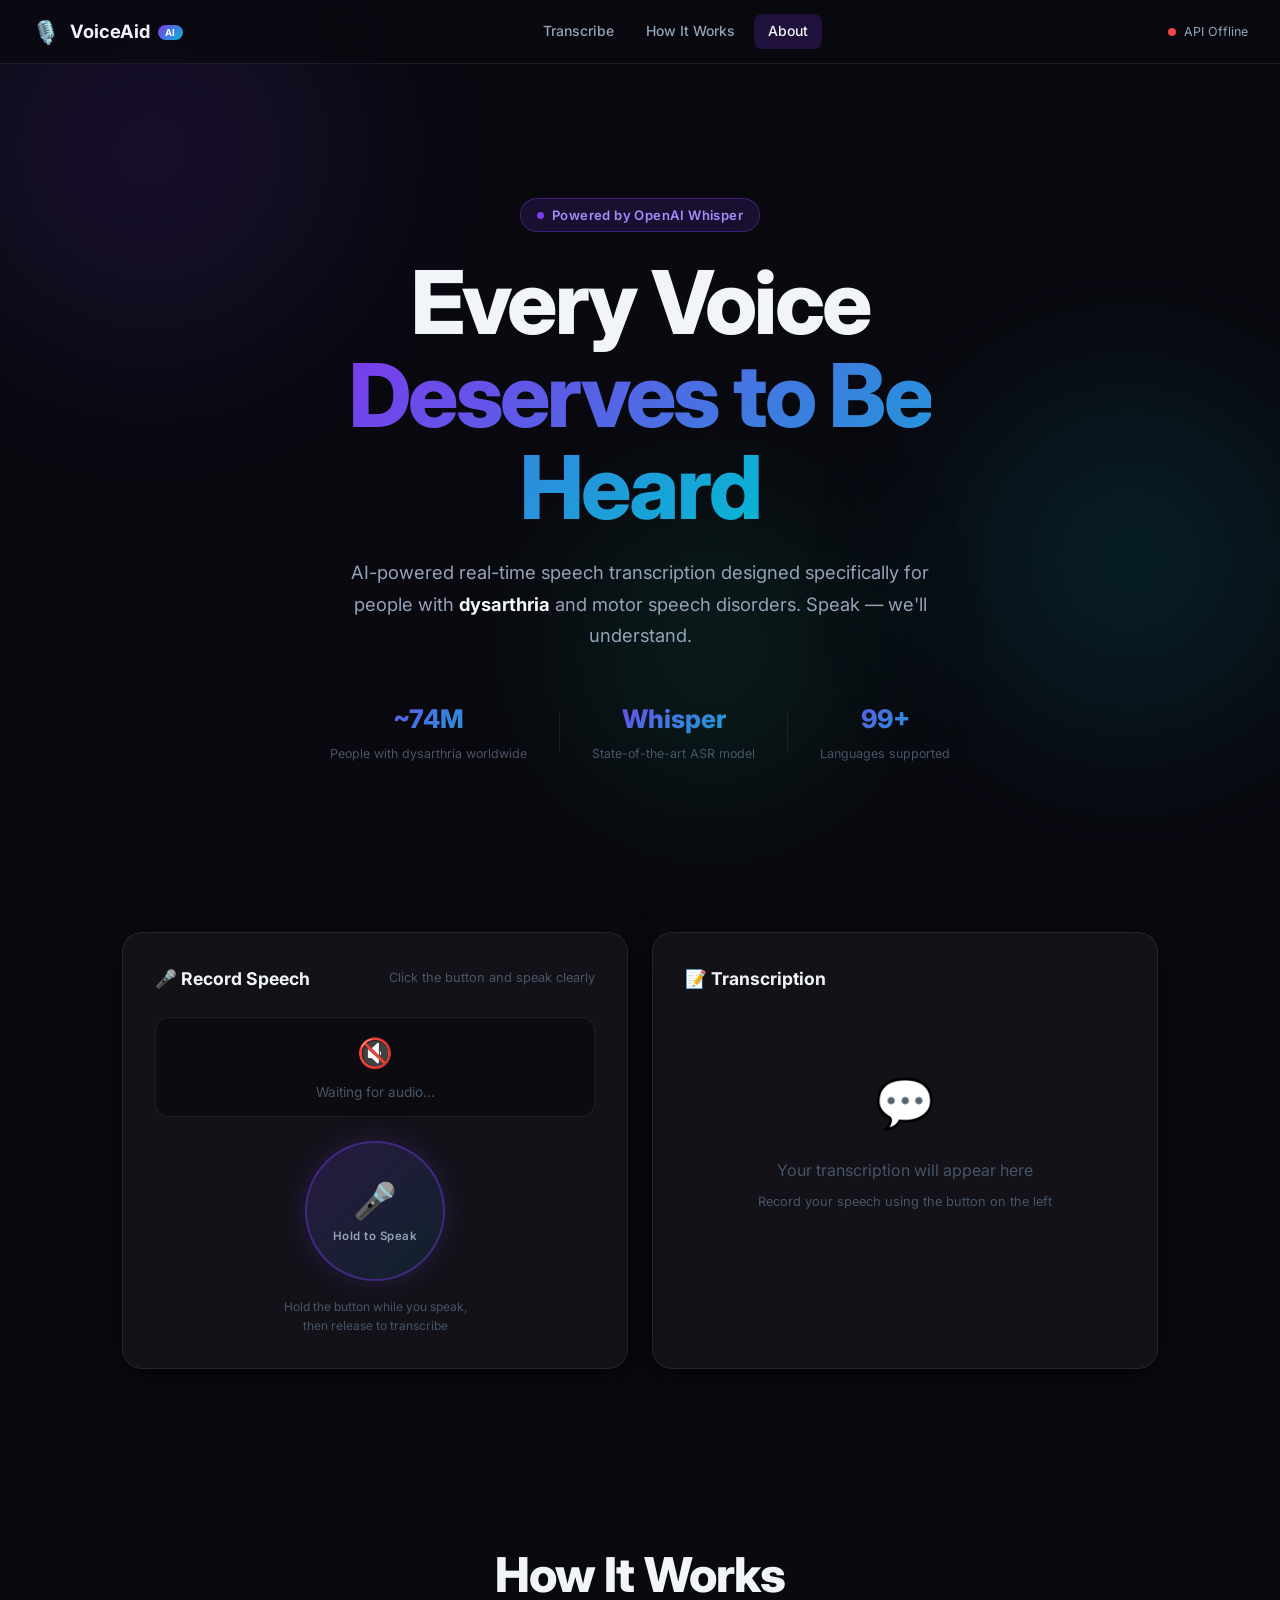
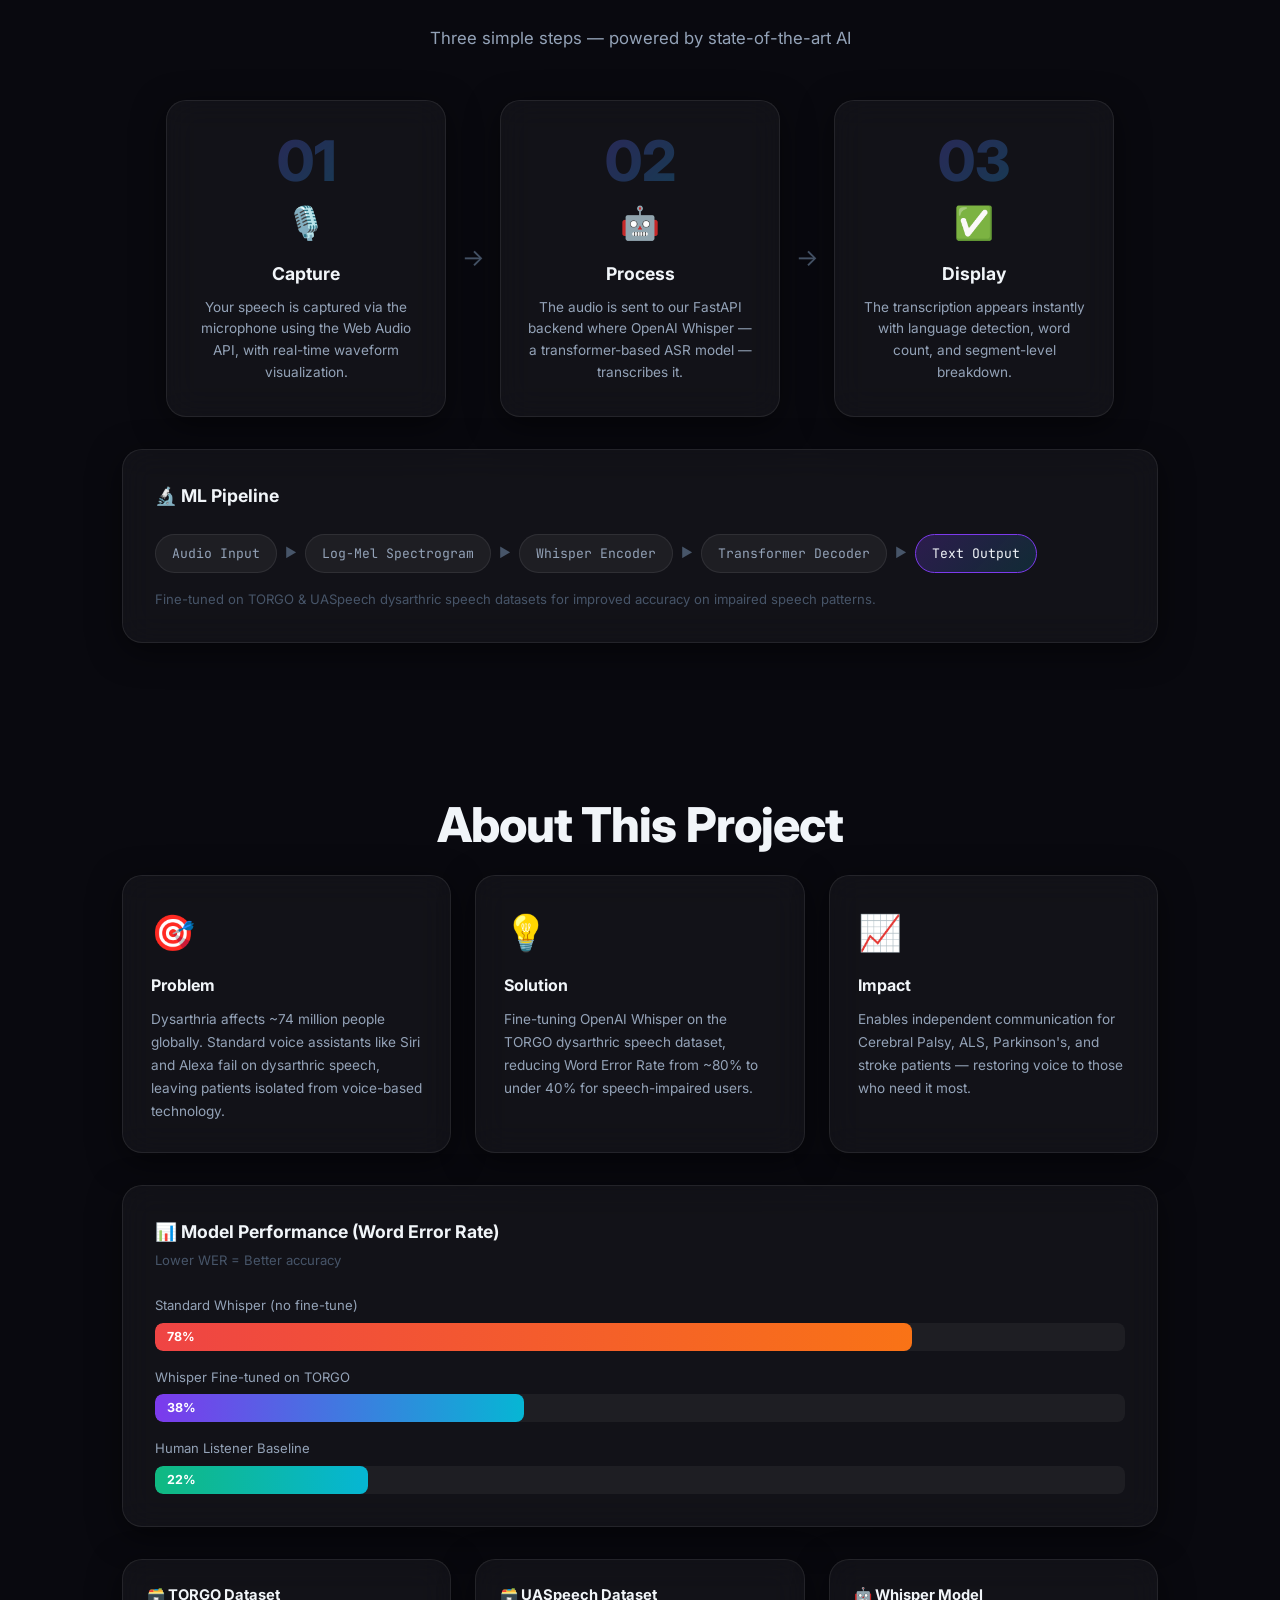
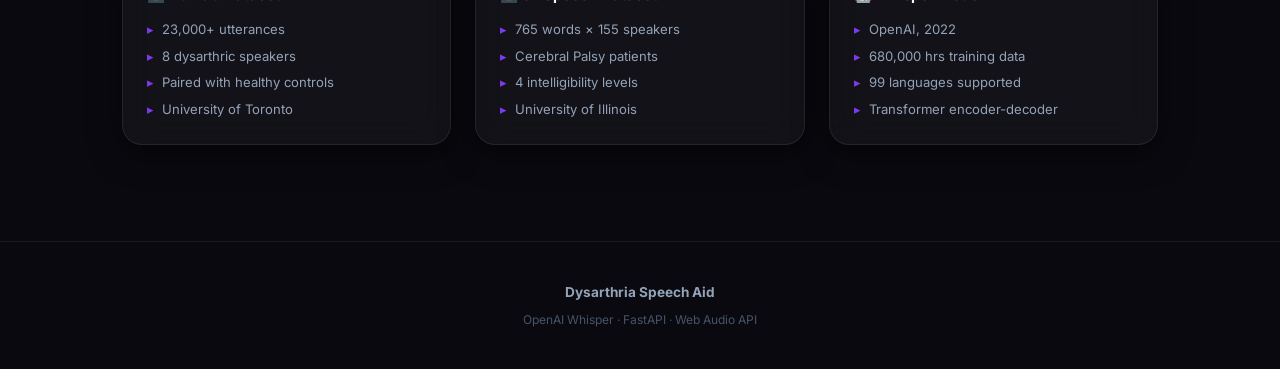
==== commit c3588184: "Update index.html" ====
--- a/frontend/index.html
+++ b/frontend/index.html
@@ -299,7 +299,7 @@
 
   <!-- ── FOOTER ── -->
   <footer class="footer" role="contentinfo">
-    <p>Built with ❤️ for <strong>ML Bubble Hackathon</strong> · Dysarthria Speech Aid</p>
+    <p><strong>Dysarthria Speech Aid</strong></p>
     <p class="footer-sub">OpenAI Whisper · FastAPI · Web Audio API</p>
   </footer>
 
